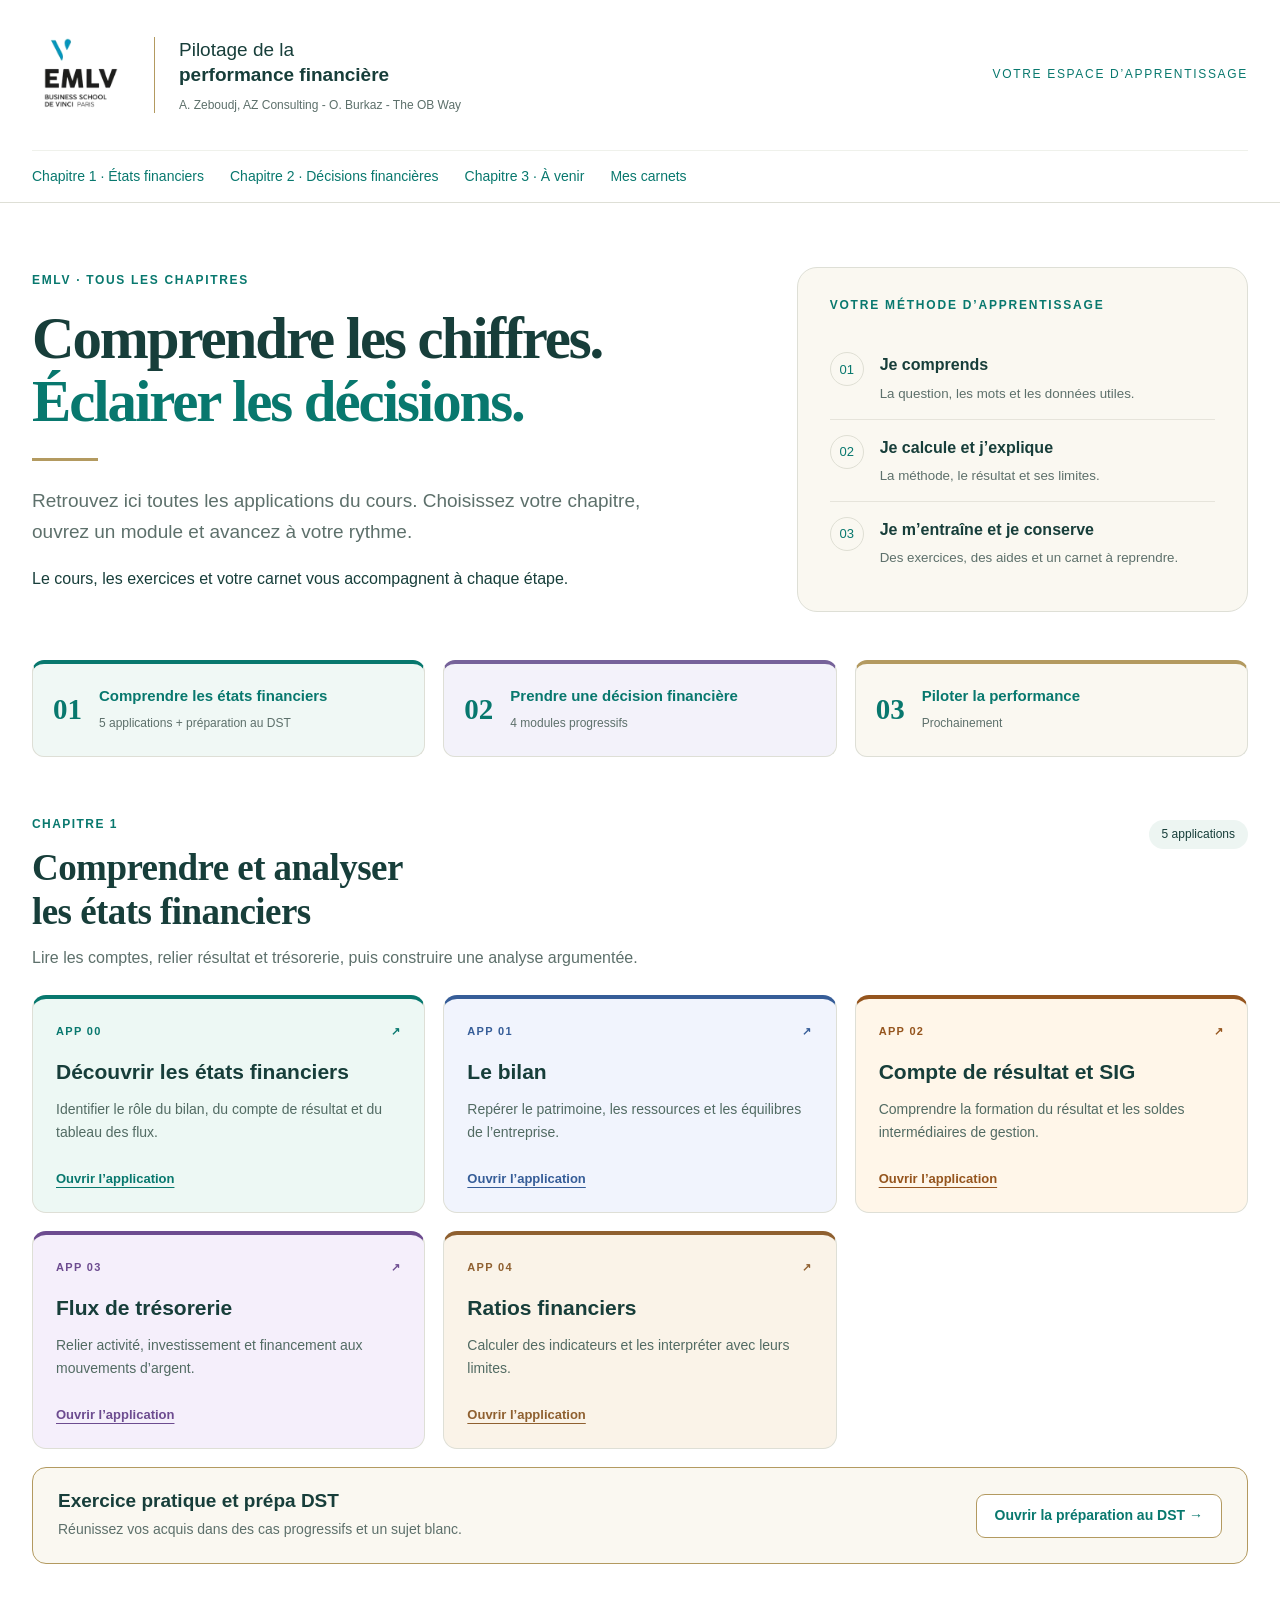
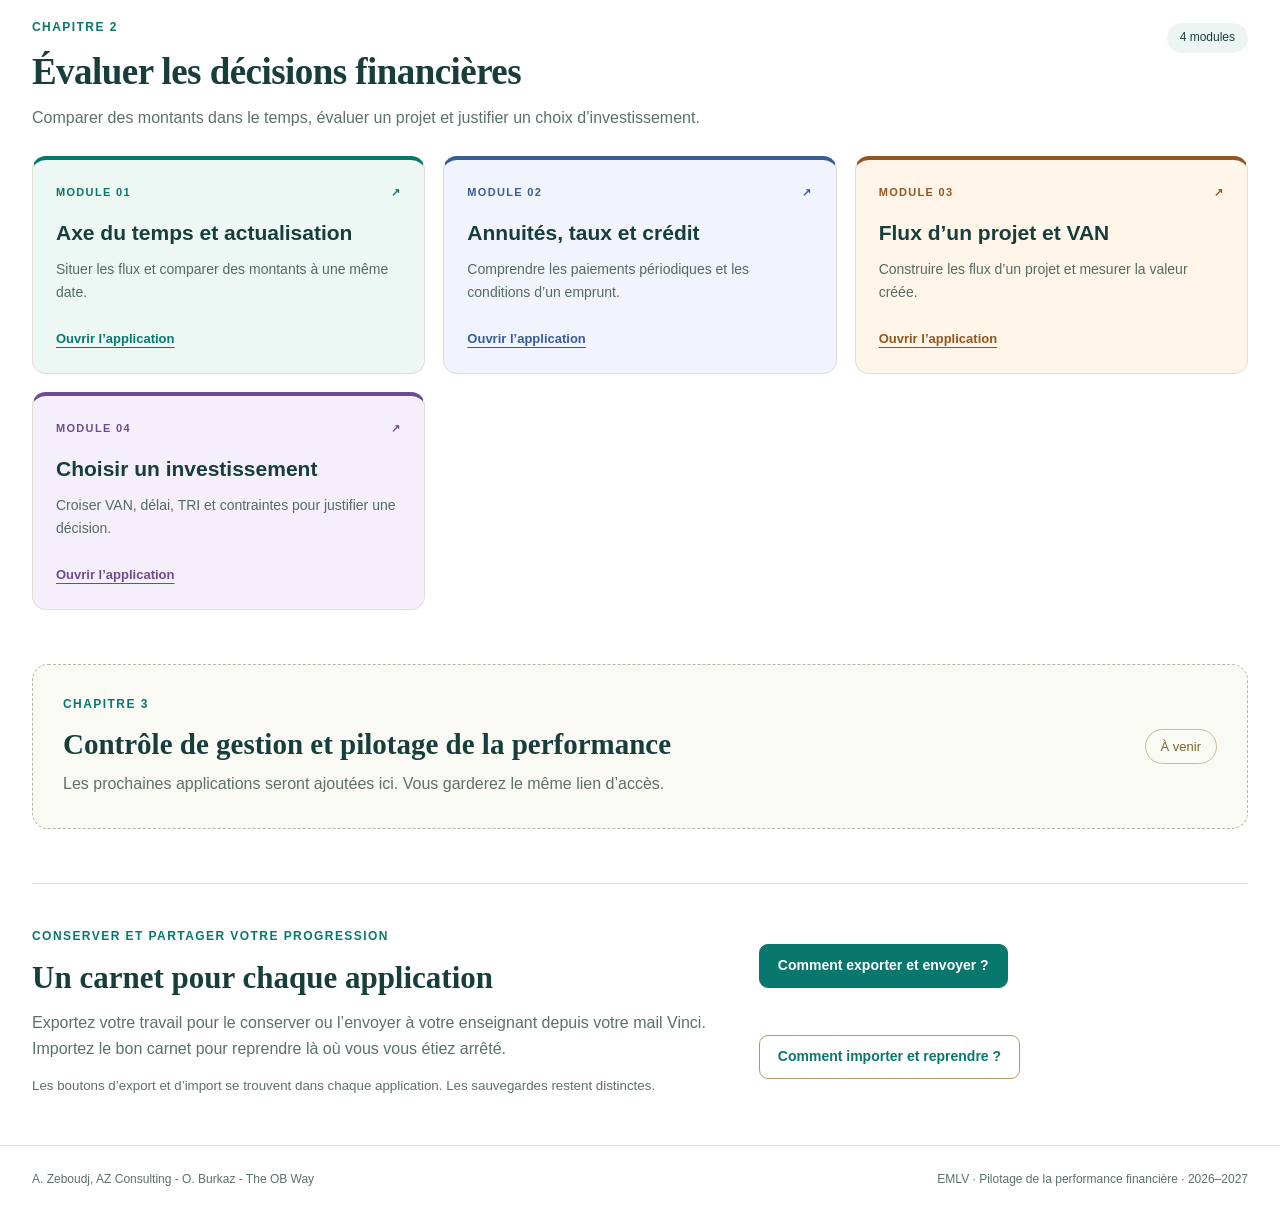
==== accueil/index.html @ f3226234 "Ajoute l’accueil commun, les guides de carnet et le module 4 du chapitre 2" ====
<!doctype html>
<html lang="fr"><head><meta charset="utf-8"><meta name="viewport" content="width=device-width,initial-scale=1"><meta name="description" content="Tous les chapitres et les applications du cours EMLV Pilotage de la performance financière."><meta name="theme-color" content="#08786e"><title>Pilotage de la performance financière · EMLV</title>
<style>
:root{--ink:#173e3a;--teal:#08786e;--gold:#b39a60;--line:#dedfd6;--muted:#5d706b;--cream:#faf8f1}*{box-sizing:border-box}html{scroll-behavior:smooth;scroll-padding-top:25px}body{margin:0;color:var(--ink);background:#fff;font:16px/1.65 Arial,Helvetica,sans-serif}a{color:var(--teal)}button,a{touch-action:manipulation}a:focus-visible,button:focus-visible,summary:focus-visible{outline:3px solid #b49345;outline-offset:5px}.skip{position:absolute;top:-100px;left:20px;background:#fff;padding:12px;z-index:10}.skip:focus{top:10px}.wrap{width:min(1240px,calc(100% - 64px));margin:auto}header{border-bottom:1px solid var(--line)}.masthead{display:flex;align-items:center;justify-content:space-between;gap:25px;padding:26px 0}.brand{display:flex;align-items:center;gap:24px}.brand img{width:98px;height:auto}.brand-copy{border-left:1px solid var(--gold);padding-left:24px;line-height:1.35}.brand-title{font-size:19px}.signature{display:block;font-size:12px;color:var(--muted);margin-top:9px}.school{font-size:12px;letter-spacing:.14em;text-transform:uppercase;color:var(--teal)}.quick-nav{display:flex;gap:26px;flex-wrap:wrap;padding:14px 0;border-top:1px solid #eff1eb}.quick-nav a{text-decoration:none;font-size:14px}.quick-nav a:hover{text-decoration:underline;text-underline-offset:5px}.hero{display:grid;grid-template-columns:1.55fr 1fr;gap:65px;padding:64px 0 48px;align-items:center}.eyebrow{text-transform:uppercase;letter-spacing:.14em;font-size:12px;font-weight:700;color:var(--teal);margin:0 0 16px}h1,h2,h3{line-height:1.15;margin-top:0}h1{font:700 clamp(39px,4.6vw,65px)/1.08 Georgia,serif;letter-spacing:-.035em;margin-bottom:24px}h1 em{font-style:normal;color:var(--teal)}.gold-line{width:66px;height:3px;background:var(--gold);margin:24px 0}.lead{max-width:620px;color:var(--muted);font-size:19px}.method{background:var(--cream);border:1px solid var(--line);border-radius:20px;padding:28px 32px}.method h2{font-size:12px;line-height:1.6;letter-spacing:.15em;text-transform:uppercase;color:var(--teal)}.method ol{padding:0;margin:22px 0 0;list-style:none;counter-reset:step}.method li{counter-increment:step;display:flex;gap:16px;padding:15px 0;border-bottom:1px solid #e6e4db}.method li:last-child{border:0}.method li:before{content:'0' counter(step);color:var(--teal);font-size:13px;flex-shrink:0;border:1px solid #dfdfd4;border-radius:50%;width:32px;height:32px;display:grid;place-items:center}.method small{display:block;color:var(--muted);margin-top:5px;line-height:1.5}.chapter-shortcuts{display:grid;grid-template-columns:repeat(3,1fr);gap:18px;margin:0 0 58px}.chapter-shortcuts a{text-decoration:none;display:flex;align-items:center;gap:17px;padding:20px;border:1px solid var(--line);border-top:4px solid var(--teal);border-radius:12px;background:#f0f8f5}.chapter-shortcuts a:nth-child(2){background:#f3f2fa;border-top-color:#76629a}.chapter-shortcuts a:nth-child(3){background:var(--cream);border-top-color:var(--gold)}.chapter-shortcuts b{font:700 29px Georgia,serif}.chapter-shortcuts strong{display:block;font-size:15px}.chapter-shortcuts span{font-size:12px;color:var(--muted)}.chapter{padding:0 0 54px;scroll-margin-top:28px}.section-head{display:flex;align-items:flex-start;justify-content:space-between;gap:25px;margin-bottom:24px}.section-head h2{font:700 clamp(27px,3vw,37px)/1.17 Georgia,serif;letter-spacing:-.015em;margin:0 0 12px}.section-head p{margin:0;color:var(--muted);max-width:760px}.chapter-tag{display:block;color:var(--teal);font-size:12px;letter-spacing:.12em;text-transform:uppercase;margin-bottom:12px;font-weight:700}.count{white-space:nowrap;background:#edf5f2;border-radius:22px;padding:5px 13px;font-size:12px;margin-top:5px}.grid{display:grid;grid-template-columns:repeat(3,minmax(0,1fr));gap:18px}.module-card{border:1px solid var(--line);border-radius:14px;overflow:hidden;border-top:4px solid var(--accent,#08786e);background:var(--tone,#edf8f4);padding:23px;display:flex;flex-direction:column;text-decoration:none;color:var(--ink);transition:transform .15s,border-color .15s}.module-card:hover{transform:translateY(-3px);border-color:var(--accent,#08786e)}.module-card .number{display:flex;justify-content:space-between;color:var(--accent,#08786e);font-size:11px;text-transform:uppercase;letter-spacing:.12em;font-weight:700;margin-bottom:19px}.module-card h3{font-size:21px;line-height:1.25;margin:0 0 12px}.module-card p{font-size:14px;color:#526b63;line-height:1.65;margin:0 0 24px}.module-card .open{font-size:13px;font-weight:700;text-decoration:underline;text-underline-offset:4px;margin-top:auto;color:var(--accent,#08786e)}.practice{margin-top:18px;padding:22px 25px;border:1px solid var(--gold);border-radius:14px;background:var(--cream);display:flex;gap:25px;justify-content:space-between;align-items:center}.practice h3{font-size:19px;margin:0 0 6px}.practice p{font-size:14px;color:var(--muted);margin:0}.button{display:inline-flex;align-items:center;justify-content:center;gap:10px;border:1px solid var(--gold);padding:11px 18px;min-height:44px;border-radius:9px;font-size:14px;line-height:1.4;font-weight:700;color:var(--teal);background:white;text-decoration:none;cursor:pointer}.button.primary{background:var(--teal);border-color:var(--teal);color:white}.upcoming{border:1px dashed #b4b9a8;border-radius:16px;background:#fafaf5;padding:30px;display:flex;gap:30px;align-items:center;justify-content:space-between}.upcoming h2{font:700 29px/1.2 Georgia,serif;margin:0 0 10px}.upcoming p{margin:0;color:var(--muted)}.badge{display:inline-block;border:1px solid #c8bc9b;color:#79632f;border-radius:20px;padding:6px 15px;font-size:13px;white-space:nowrap}.carnet{border-top:1px solid var(--line);padding:43px 0 48px;display:grid;grid-template-columns:1.4fr 1fr;gap:42px}.carnet h2{font:700 31px/1.2 Georgia,serif;margin-bottom:14px}.carnet p{color:var(--muted);margin:0}.carnet .actions{display:flex;align-items:center;gap:12px;flex-wrap:wrap}.carnet small{display:block;margin-top:12px;color:var(--muted)}footer{border-top:1px solid var(--line);padding:24px 0;font-size:12px;color:var(--muted)}footer .wrap{display:flex;justify-content:space-between;gap:15px;flex-wrap:wrap}@media(max-width:900px){.hero{gap:30px;grid-template-columns:1.2fr 1fr}.grid{grid-template-columns:repeat(2,minmax(0,1fr))}.school{display:none}.carnet{grid-template-columns:1fr;gap:22px}}@media(max-width:620px){.wrap{width:calc(100% - 36px)}.masthead{padding:23px 0}.brand{gap:14px}.brand img{width:69px}.brand-copy{padding-left:14px}.brand-title{font-size:16px}.signature{font-size:10px}.quick-nav{gap:15px;font-size:13px}.hero{display:block;padding:36px 0 28px}h1{font-size:39px}.lead{font-size:17px}.method{margin-top:26px;padding:23px}.chapter-shortcuts{grid-template-columns:1fr;gap:10px;margin-bottom:36px}.chapter-shortcuts a{padding:13px 18px}.grid{grid-template-columns:1fr}.section-head{display:block}.count{display:inline-block;margin-top:14px}.practice,.upcoming{display:block}.practice .button,.upcoming .badge{margin-top:18px}.chapter{padding-bottom:38px}.carnet .actions .button{width:100%}}@media(prefers-reduced-motion:reduce){html{scroll-behavior:auto}.module-card{transition:none}}@media print{.quick-nav,.carnet .actions{display:none}.hero{padding:20px 0}.grid{grid-template-columns:repeat(2,1fr)}.module-card{break-inside:avoid}}
</style></head><body>
<a class="skip" href="#contenu">Aller au contenu</a>
<header><div class="wrap masthead"><div class="brand"><img src="[data-uri]" alt="EMLV · Business School De Vinci Paris"><div class="brand-copy"><div class="brand-title">Pilotage de la<br><strong>performance financière</strong></div><small class="signature">A. Zeboudj, AZ Consulting - O. Burkaz - The OB Way</small></div></div><span class="school">Votre espace d’apprentissage</span></div><nav class="wrap quick-nav" aria-label="Les chapitres du cours"><a href="#chapitre-1">Chapitre 1 · États financiers</a><a href="#chapitre-2">Chapitre 2 · Décisions financières</a><a href="#chapitre-3">Chapitre 3 · À venir</a><a href="#carnets">Mes carnets</a></nav></header>
<main id="contenu" class="wrap"><section class="hero"><div><p class="eyebrow">EMLV · Tous les chapitres</p><h1>Comprendre les chiffres.<br><em>Éclairer les décisions.</em></h1><div class="gold-line"></div><p class="lead">Retrouvez ici toutes les applications du cours. Choisissez votre chapitre, ouvrez un module et avancez à votre rythme.</p><p>Le cours, les exercices et votre carnet vous accompagnent à chaque étape.</p></div><aside class="method"><h2>Votre méthode d’apprentissage</h2><ol><li><div><strong>Je comprends</strong><small>La question, les mots et les données utiles.</small></div></li><li><div><strong>Je calcule et j’explique</strong><small>La méthode, le résultat et ses limites.</small></div></li><li><div><strong>Je m’entraîne et je conserve</strong><small>Des exercices, des aides et un carnet à reprendre.</small></div></li></ol></aside></section>
<nav class="chapter-shortcuts" aria-label="Choisir un chapitre"><a href="#chapitre-1"><b>01</b><div><strong>Comprendre les états financiers</strong><span>5 applications + préparation au DST</span></div></a><a href="#chapitre-2"><b>02</b><div><strong>Prendre une décision financière</strong><span>4 modules progressifs</span></div></a><a href="#chapitre-3"><b>03</b><div><strong>Piloter la performance</strong><span>Prochainement</span></div></a></nav>
<section id="chapitre-1" class="chapter"><div class="section-head"><div><span class="chapter-tag">Chapitre 1</span><h2>Comprendre et analyser<br>les états financiers</h2><p>Lire les comptes, relier résultat et trésorerie, puis construire une analyse argumentée.</p></div><span class="count">5 applications</span></div><div class="grid"><a class="module-card" style="--accent:#08786e;--tone:#edf8f4" href="https://azconsultingpro.github.io/emlv-app00-etats-financiers/#accueil"><span class="number">App 00<span aria-hidden="true">↗</span></span><h3>Découvrir les états financiers</h3><p>Identifier le rôle du bilan, du compte de résultat et du tableau des flux.</p><span class="open">Ouvrir l’application</span></a><a class="module-card" style="--accent:#365d98;--tone:#f1f4fd" href="https://azconsultingpro.github.io/emlv-app1-bilan/#home"><span class="number">App 01<span aria-hidden="true">↗</span></span><h3>Le bilan</h3><p>Repérer le patrimoine, les ressources et les équilibres de l’entreprise.</p><span class="open">Ouvrir l’application</span></a><a class="module-card" style="--accent:#95551e;--tone:#fff6e9" href="https://azconsultingpro.github.io/emlv-app2-compte-resultat/"><span class="number">App 02<span aria-hidden="true">↗</span></span><h3>Compte de résultat et SIG</h3><p>Comprendre la formation du résultat et les soldes intermédiaires de gestion.</p><span class="open">Ouvrir l’application</span></a><a class="module-card" style="--accent:#6d4c90;--tone:#f5effb" href="https://azconsultingpro.github.io/emlv-app3-flux-tresorerie/"><span class="number">App 03<span aria-hidden="true">↗</span></span><h3>Flux de trésorerie</h3><p>Relier activité, investissement et financement aux mouvements d’argent.</p><span class="open">Ouvrir l’application</span></a><a class="module-card" style="--accent:#8f6030;--tone:#faf3e8" href="https://azconsultingpro.github.io/emlv-app04-ratios-financiers/"><span class="number">App 04<span aria-hidden="true">↗</span></span><h3>Ratios financiers</h3><p>Calculer des indicateurs et les interpréter avec leurs limites.</p><span class="open">Ouvrir l’application</span></a></div><aside class="practice"><div><h3>Exercice pratique et prépa DST</h3><p>Réunissez vos acquis dans des cas progressifs et un sujet blanc.</p></div><a class="button" href="https://azconsultingpro.github.io/emlv-chapitre1-prepa-dst/#home">Ouvrir la préparation au DST →</a></aside></section>
<section id="chapitre-2" class="chapter"><div class="section-head"><div><span class="chapter-tag">Chapitre 2</span><h2>Évaluer les décisions financières</h2><p>Comparer des montants dans le temps, évaluer un projet et justifier un choix d’investissement.</p></div><span class="count">4 modules</span></div><div class="grid"><a class="module-card" style="--accent:#08786e;--tone:#edf8f4" href="https://azconsultingpro.github.io/emlv-pilotage-financier/actualisation/#module"><span class="number">Module 01<span aria-hidden="true">↗</span></span><h3>Axe du temps et actualisation</h3><p>Situer les flux et comparer des montants à une même date.</p><span class="open">Ouvrir l’application</span></a><a class="module-card" style="--accent:#365d98;--tone:#f1f4fd" href="https://azconsultingpro.github.io/emlv-pilotage-financier/annuites/#module"><span class="number">Module 02<span aria-hidden="true">↗</span></span><h3>Annuités, taux et crédit</h3><p>Comprendre les paiements périodiques et les conditions d’un emprunt.</p><span class="open">Ouvrir l’application</span></a><a class="module-card" style="--accent:#95551e;--tone:#fff6e9" href="https://azconsultingpro.github.io/emlv-pilotage-financier/van/#module"><span class="number">Module 03<span aria-hidden="true">↗</span></span><h3>Flux d’un projet et VAN</h3><p>Construire les flux d’un projet et mesurer la valeur créée.</p><span class="open">Ouvrir l’application</span></a><a class="module-card" style="--accent:#6d4c90;--tone:#f5effb" href="https://azconsultingpro.github.io/emlv-pilotage-financier/choisir/#module"><span class="number">Module 04<span aria-hidden="true">↗</span></span><h3>Choisir un investissement</h3><p>Croiser VAN, délai, TRI et contraintes pour justifier une décision.</p><span class="open">Ouvrir l’application</span></a></div></section>
<section id="chapitre-3" class="chapter"><div class="upcoming"><div><span class="chapter-tag">Chapitre 3</span><h2>Contrôle de gestion et pilotage de la performance</h2><p>Les prochaines applications seront ajoutées ici. Vous garderez le même lien d’accès.</p></div><span class="badge">À venir</span></div></section>
<section id="carnets" class="carnet"><div><span class="chapter-tag">Conserver et partager votre progression</span><h2>Un carnet pour chaque application</h2><p>Exportez votre travail pour le conserver ou l’envoyer à votre enseignant depuis votre mail Vinci. Importez le bon carnet pour reprendre là où vous vous étiez arrêté.</p><small>Les boutons d’export et d’import se trouvent dans chaque application. Les sauvegardes restent distinctes.</small></div><div class="actions"><button class="button primary" type="button" data-emlv-help="export">Comment exporter et envoyer ?</button><button class="button" type="button" data-emlv-help="import">Comment importer et reprendre ?</button></div></section>
</main><footer><div class="wrap"><span>A. Zeboudj, AZ Consulting - O. Burkaz - The OB Way</span><span>EMLV · Pilotage de la performance financière · 2026–2027</span></div></footer><script>/* Shared help. Delegates the final action to each application's existing exporter/importer. */
(() => {
 'use strict';
 if(document.getElementById('emlv-carnet-guide'))return;
 const style=document.createElement('style');
 style.textContent=`#emlv-common-nav{box-sizing:border-box;display:flex;align-items:center;justify-content:space-between;gap:12px;flex-wrap:wrap;padding:10px max(20px,calc((100% - 1280px)/2));background:#fff;border-bottom:1px solid #d9ccaa;color:#145b57;font:14px/1.5 Arial,sans-serif}#emlv-common-nav a{color:#086d66;text-decoration:underline;text-underline-offset:3px;font-weight:700}#emlv-common-nav span{font-size:12px}#emlv-carnet-guide{box-sizing:border-box;color:#173e3a;background:#fff;border:1px solid #b39a60;border-radius:18px;padding:0;width:min(700px,calc(100% - 24px));max-width:700px;max-height:90dvh;overflow:auto;font:16px/1.6 Arial,sans-serif;box-shadow:0 24px 80px #001e2840}#emlv-carnet-guide::backdrop{background:#092b3b99}#emlv-carnet-guide .cg-head{display:flex;align-items:flex-start;justify-content:space-between;gap:20px;padding:24px 28px 12px;border-bottom:1px solid #e7e5dc}#emlv-carnet-guide h2{font:700 30px/1.15 Georgia,serif;color:#14433e;margin:6px 0 12px}#emlv-carnet-guide .cg-eyebrow{font-size:12px;letter-spacing:.12em;text-transform:uppercase;color:#08766d;margin:0}#emlv-carnet-guide .cg-content{padding:12px 28px 26px}#emlv-carnet-guide ol{padding-left:25px;margin:15px 0}#emlv-carnet-guide li{padding:0 0 14px 8px}#emlv-carnet-guide p{margin:9px 0}#emlv-carnet-guide .cg-note{background:#faf8f1;border-left:3px solid #ac9156;padding:12px 16px;border-radius:4px}#emlv-carnet-guide .cg-actions{display:flex;flex-wrap:wrap;gap:10px;margin-top:20px}#emlv-carnet-guide button{box-sizing:border-box;min-height:44px;border:1px solid #9eac9e;border-radius:9px;background:#fff;color:#155b55;font:700 15px/1.4 Arial,sans-serif;padding:10px 15px;cursor:pointer}#emlv-carnet-guide .cg-primary{background:#08786e;color:#fff;border-color:#08786e}#emlv-carnet-guide button:focus-visible{outline:3px solid #b49345;outline-offset:3px}#emlv-carnet-guide .cg-status:empty{display:none}#emlv-carnet-guide .cg-status{padding:12px;background:#edf8f3}#emlv-carnet-guide strong{font-weight:700}#emlv-carnet-guide [hidden]{display:none!important}@media(max-width:480px){#emlv-carnet-guide .cg-head{padding:20px 18px 8px;gap:8px}#emlv-carnet-guide .cg-content{padding:10px 18px 22px}#emlv-carnet-guide h2{font-size:25px}#emlv-carnet-guide .cg-actions button{width:100%}#emlv-common-nav{padding:10px 18px}}@media print{#emlv-common-nav,#emlv-carnet-guide{display:none!important}}`;
 document.head.append(style);
 const dialog=document.createElement('dialog');dialog.id='emlv-carnet-guide';dialog.setAttribute('aria-labelledby','cg-title');
 dialog.innerHTML=`<div class="cg-head"><div><p class="cg-eyebrow">Mon carnet · mode d’emploi</p><h2 id="cg-title"></h2></div><button type="button" data-cg-close aria-label="Fermer le guide">Fermer</button></div><div class="cg-content"><div id="cg-body"></div><p class="cg-status" id="cg-status" role="status"></p><div class="cg-actions"><button type="button" class="cg-primary" id="cg-launch"></button><button type="button" data-cg-close>Revenir à mon travail</button></div></div>`;
 document.body.append(dialog);
 const bodies={
 export:`<p>Votre carnet est un <strong>fichier JSON</strong> : il conserve vos réponses et votre progression dans cette application. Vous n’avez pas besoin de l’ouvrir ni de le modifier.</p><ol><li><strong>Télécharger le carnet.</strong> Cliquez sur « Télécharger mon carnet JSON » ci-dessous. Si le navigateur vous demande où l’enregistrer, choisissez un dossier facile à retrouver.</li><li><strong>Le retrouver.</strong> Ouvrez le dossier <strong>Téléchargements</strong> de votre ordinateur ou la liste des téléchargements de votre navigateur. Sur téléphone, regardez dans l’application <strong>Fichiers</strong> ou le gestionnaire de fichiers, puis Téléchargements. Le nom du fichier se termine par <strong>.json</strong>.</li><li><strong>Conserver une copie.</strong> Vous pouvez garder le JSON sur votre appareil ou l’ajouter à votre <strong>Drive personnel</strong> (Google Drive, OneDrive…). Dans votre espace personnel, utilisez la commande d’ajout ou de chargement de fichier et sélectionnez le JSON. Gardez son format ; ne le convertissez pas en document.</li><li><strong>L’envoyer à l’enseignant.</strong> Depuis votre adresse mail <strong>Vinci</strong>, rédigez un message à l’adresse communiquée en cours. Indiquez votre nom, votre promotion, le chapitre et l’application ou le module. Utilisez le <strong>trombone / Joindre un fichier</strong>, puis sélectionnez le JSON dans Téléchargements. Si le fichier est seulement dans votre Drive, téléchargez-en d’abord une copie sur l’appareil.</li><li><strong>Vérifier puis envoyer.</strong> Vérifiez que le fichier <strong>.json apparaît bien en pièce jointe</strong>, puis envoyez le mail. Joignez le fichier lui-même pour permettre à l’enseignant de suivre votre progression.</li></ol><p class="cg-note"><strong>À retenir :</strong> télécharger ou sauvegarder dans votre Drive n’envoie rien à l’enseignant. Exportez une nouvelle copie après avoir avancé. Gardez chaque carnet avec l’application qui l’a produit.</p>`,
 import:`<p>Importer permet de <strong>reprendre une progression déjà sauvegardée</strong>, par exemple après un changement d’ordinateur. Il faut le fichier JSON exporté depuis <strong>cette même application</strong>.</p><ol><li><strong>Retrouver le bon carnet.</strong> Cherchez votre fichier <strong>.json</strong> dans Téléchargements ou dans le dossier où vous l’avez conservé. S’il est dans votre Drive, téléchargez-le d’abord sur cet appareil. Une pièce jointe reçue par mail doit également être téléchargée.</li><li><strong>Garder le travail actuel.</strong> L’import remplace la progression de cette application sur cet appareil ; il ne fusionne pas les deux carnets. Si vous souhaitez conserver le travail actuel, fermez ce guide et exportez-le d’abord.</li><li><strong>Choisir le fichier.</strong> Cliquez sur « Choisir mon carnet JSON » ci-dessous, retrouvez le fichier et sélectionnez-le. Choisissez bien le carnet du chapitre et de l’application concernés.</li><li><strong>Contrôler et confirmer.</strong> L’application vérifie le fichier avant de vous demander de confirmer le remplacement. Un fichier incompatible est refusé. Annuler conserve le travail actuel.</li><li><strong>Reprendre.</strong> Vérifiez la progression restaurée et, lorsqu’elle est renseignée dans le carnet, votre identité. Poursuivez le travail puis exportez une nouvelle copie en fin de séance.</li></ol><p class="cg-note"><strong>Ce qui se passe :</strong> le fichier est lu sur votre appareil. L’import ne transmet rien à l’enseignant, ne modifie pas le JSON d’origine et ne récupère pas les résultats Google Forms. Les carnets des autres applications restent distincts.</p>`
 };
 let trigger=null,mode='export',bypass=false,origin=null;
 function show(kind,element){mode=kind;trigger=element;origin=document.activeElement;dialog.querySelector('#cg-title').textContent=kind==='export'?'Exporter, conserver et envoyer mon carnet':'Importer et reprendre mon carnet';dialog.querySelector('#cg-body').innerHTML=element?bodies[kind]:bodies[kind].replace('Cliquez sur « Télécharger mon carnet JSON » ci-dessous.', 'Ouvrez l’application concernée, puis cliquez sur son bouton d’export. Dans le guide qui s’affiche, choisissez « Télécharger mon carnet JSON ».').replace('Cliquez sur « Choisir mon carnet JSON » ci-dessous, retrouvez le fichier et sélectionnez-le.', 'Ouvrez l’application concernée, puis cliquez sur son bouton d’import. Dans le guide qui s’affiche, choisissez « Choisir mon carnet JSON », retrouvez le fichier et sélectionnez-le.');dialog.querySelector('#cg-status').textContent='';const launch=dialog.querySelector('#cg-launch');launch.hidden=!element;launch.textContent=kind==='export'?'Télécharger mon carnet JSON':'Choisir mon carnet JSON';dialog.showModal();dialog.querySelector('[data-cg-close]').focus();}
 function close(){dialog.close();if(origin?.isConnected)origin.focus();}
 dialog.addEventListener('click',e=>{if(e.target.closest('[data-cg-close]'))close();if(e.target.closest('#cg-launch')){const element=trigger;if(!element?.isConnected){dialog.querySelector('#cg-status').textContent='Le contenu a changé. Fermez le guide puis relancez l’action depuis votre carnet.';return;}if(mode==='import')close();bypass=true;try{element.click();}finally{bypass=false;}if(mode==='export')dialog.querySelector('#cg-status').textContent='Retrouvez le fichier dans Téléchargements. S’il n’apparaît pas, vérifiez les messages de l’application et les téléchargements de votre navigateur.';}});
 dialog.addEventListener('cancel',()=>{setTimeout(()=>{if(origin?.isConnected)origin.focus();},0);});
 const exports='[data-export],[data-export-new],[data-export-carnet],[data-action="export"],#export';
 const imports='[data-import],[data-import-open],[data-action="import"],#emlv-native-import,#dst-import,[data-open-carnet-file]';
 document.addEventListener('click',e=>{
   if(bypass||e.target.closest('#emlv-carnet-guide'))return;
   const help=e.target.closest('[data-emlv-help]');if(help){e.preventDefault();e.stopImmediatePropagation();show(help.dataset.emlvHelp,null);return;}
   const ex=e.target.closest(exports);let im=e.target.closest(imports);
   if(!im){const input=e.target.closest('input[type="file"]');if(input&&(input.accept||'').includes('json'))im=input;}
   if(!im){const label=e.target.closest('label[for]');if(label){const input=document.getElementById(label.htmlFor);if(input?.type==='file'&&(input.accept||'').includes('json'))im=input;}}
   if(!ex&&!im)return;e.preventDefault();e.stopImmediatePropagation();show(ex?'export':'import',ex||im);
 },true);
})();
</script></body></html>
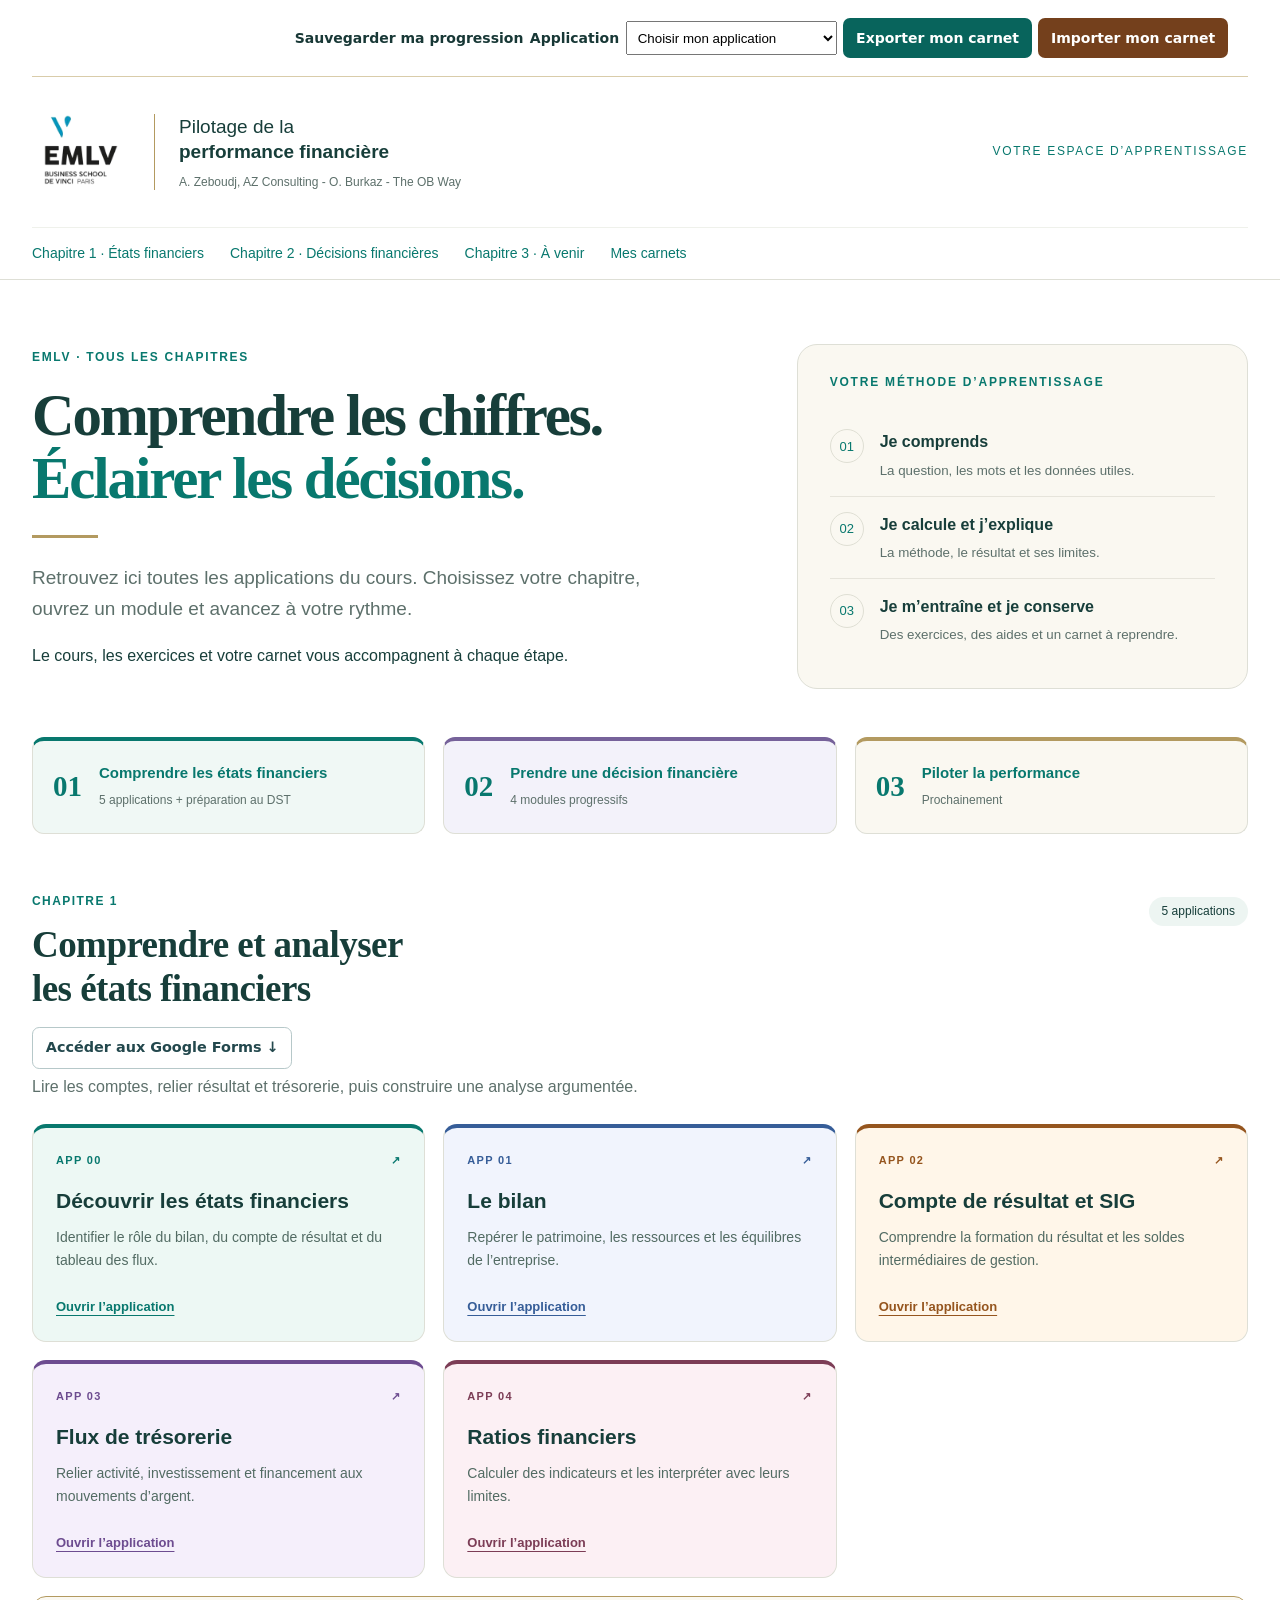
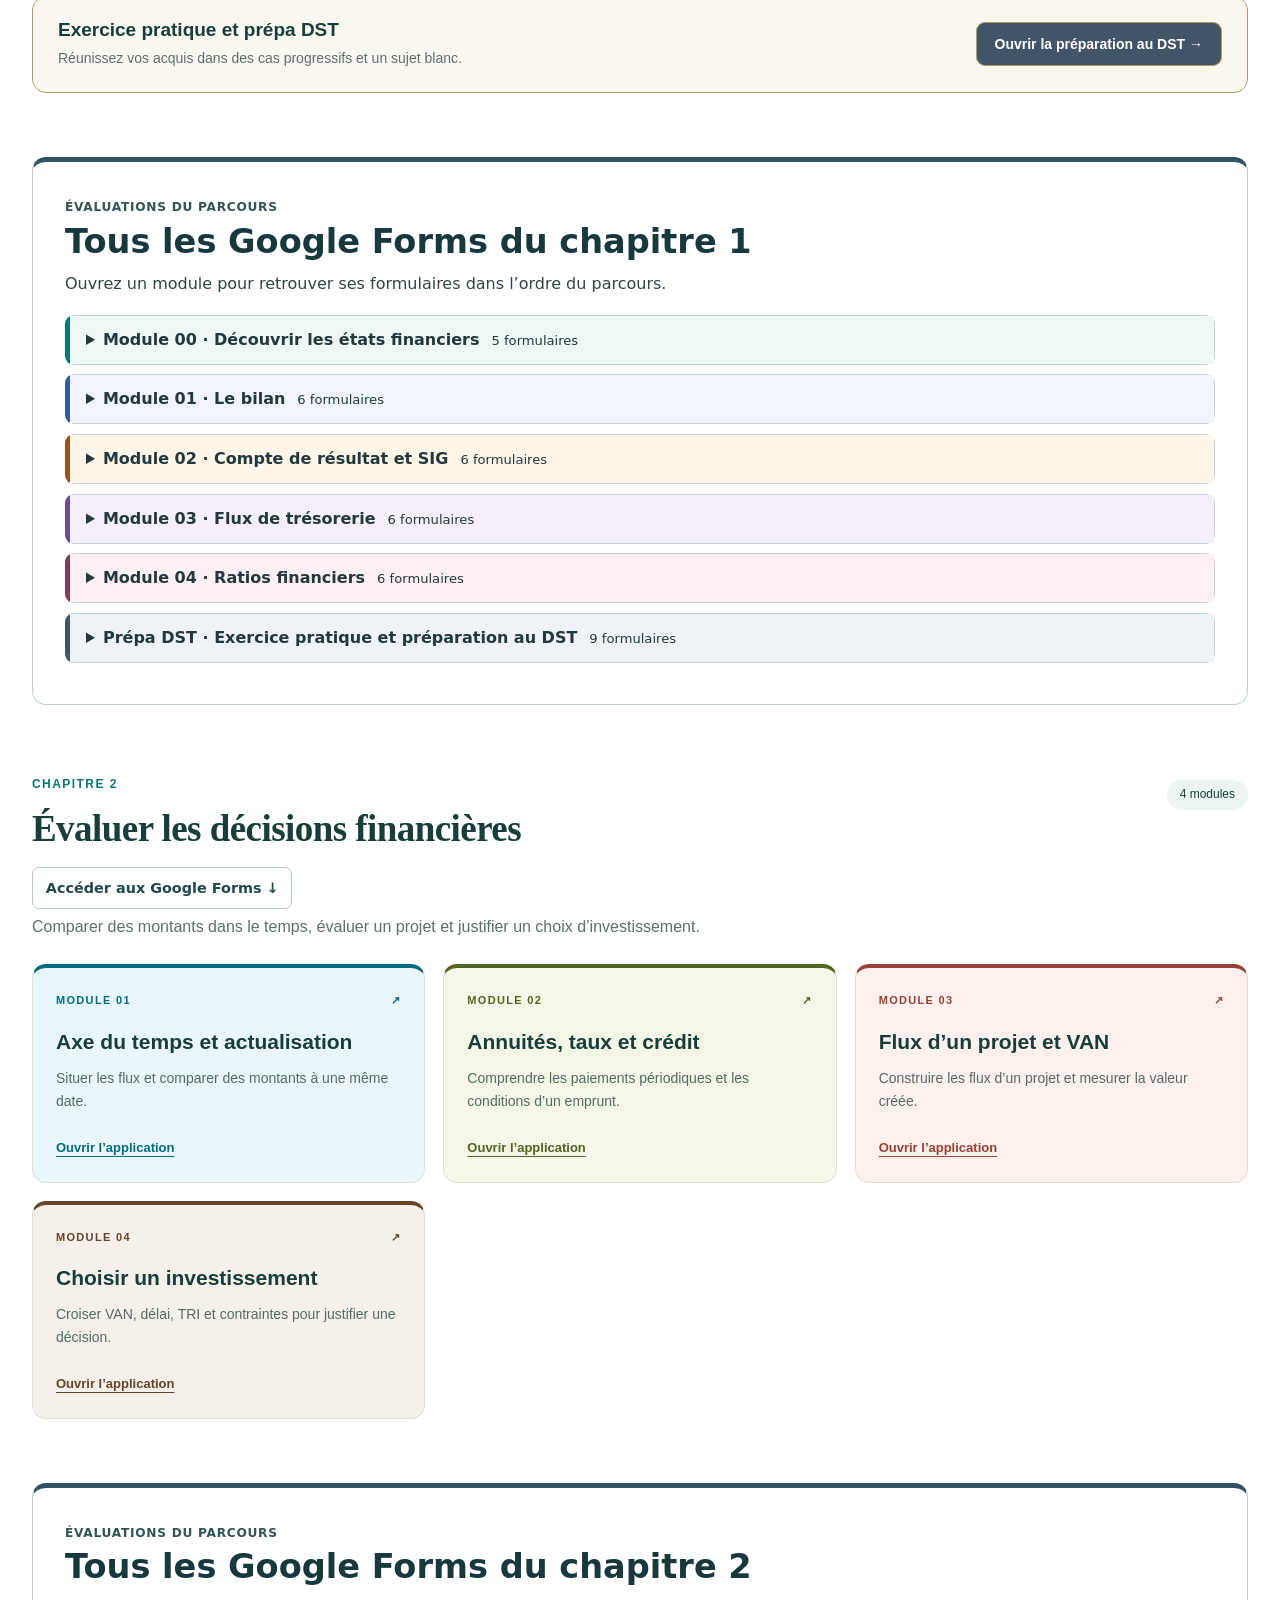
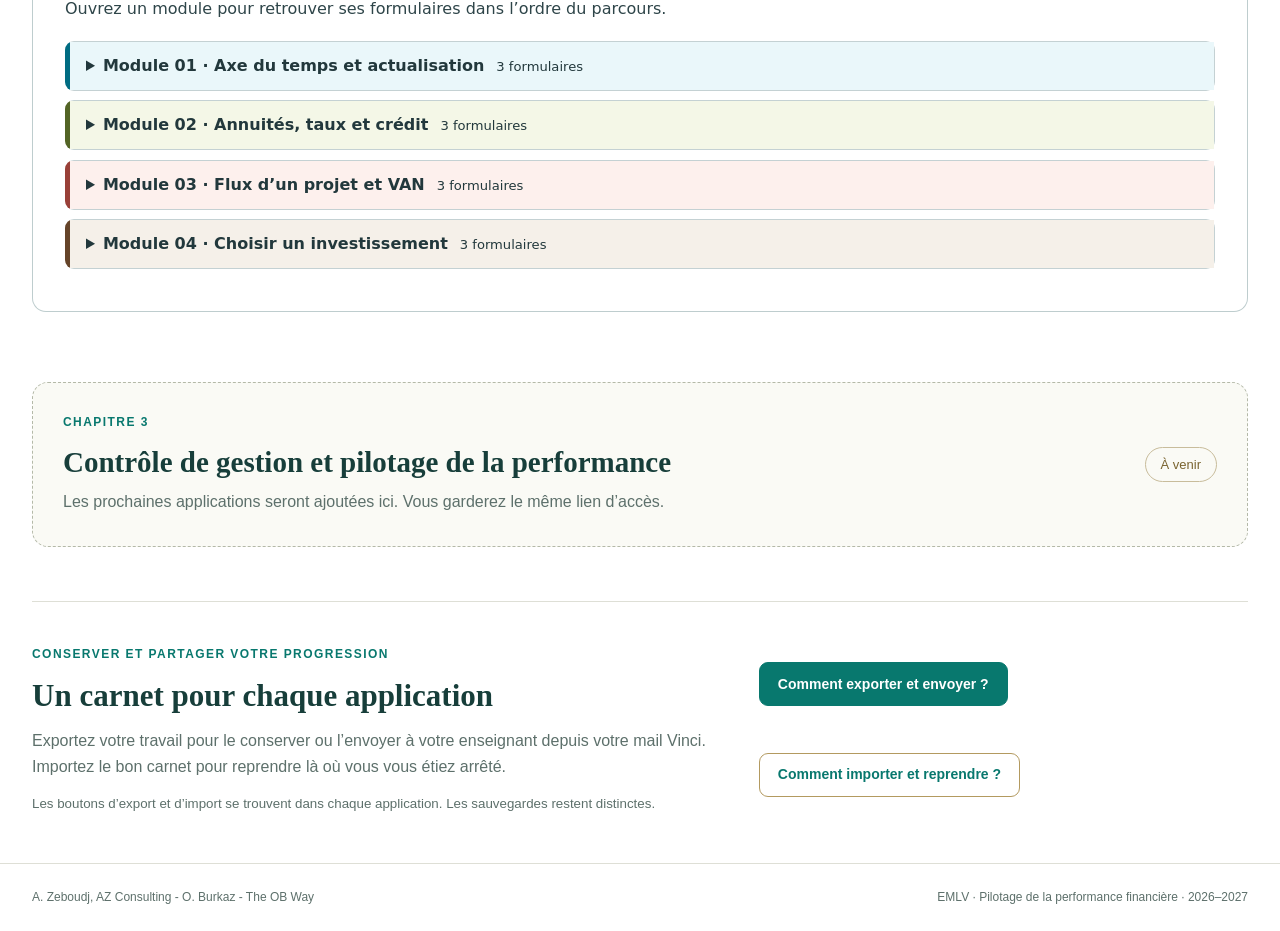
==== commit fc160d33: "Réunit les 50 formulaires et leurs fiches de révision dans le portail et les modules" ====
--- a/accueil/index.html
+++ b/accueil/index.html
@@ -2,9 +2,11 @@
 <html lang="fr"><head><meta charset="utf-8"><meta name="viewport" content="width=device-width,initial-scale=1"><meta name="description" content="Tous les chapitres et les applications du cours EMLV Pilotage de la performance financière."><meta name="theme-color" content="#08786e"><title>Pilotage de la performance financière · EMLV</title>
 <style>
 :root{--ink:#173e3a;--teal:#08786e;--gold:#b39a60;--line:#dedfd6;--muted:#5d706b;--cream:#faf8f1}*{box-sizing:border-box}html{scroll-behavior:smooth;scroll-padding-top:25px}body{margin:0;color:var(--ink);background:#fff;font:16px/1.65 Arial,Helvetica,sans-serif}a{color:var(--teal)}button,a{touch-action:manipulation}a:focus-visible,button:focus-visible,summary:focus-visible{outline:3px solid #b49345;outline-offset:5px}.skip{position:absolute;top:-100px;left:20px;background:#fff;padding:12px;z-index:10}.skip:focus{top:10px}.wrap{width:min(1240px,calc(100% - 64px));margin:auto}header{border-bottom:1px solid var(--line)}.masthead{display:flex;align-items:center;justify-content:space-between;gap:25px;padding:26px 0}.brand{display:flex;align-items:center;gap:24px}.brand img{width:98px;height:auto}.brand-copy{border-left:1px solid var(--gold);padding-left:24px;line-height:1.35}.brand-title{font-size:19px}.signature{display:block;font-size:12px;color:var(--muted);margin-top:9px}.school{font-size:12px;letter-spacing:.14em;text-transform:uppercase;color:var(--teal)}.quick-nav{display:flex;gap:26px;flex-wrap:wrap;padding:14px 0;border-top:1px solid #eff1eb}.quick-nav a{text-decoration:none;font-size:14px}.quick-nav a:hover{text-decoration:underline;text-underline-offset:5px}.hero{display:grid;grid-template-columns:1.55fr 1fr;gap:65px;padding:64px 0 48px;align-items:center}.eyebrow{text-transform:uppercase;letter-spacing:.14em;font-size:12px;font-weight:700;color:var(--teal);margin:0 0 16px}h1,h2,h3{line-height:1.15;margin-top:0}h1{font:700 clamp(39px,4.6vw,65px)/1.08 Georgia,serif;letter-spacing:-.035em;margin-bottom:24px}h1 em{font-style:normal;color:var(--teal)}.gold-line{width:66px;height:3px;background:var(--gold);margin:24px 0}.lead{max-width:620px;color:var(--muted);font-size:19px}.method{background:var(--cream);border:1px solid var(--line);border-radius:20px;padding:28px 32px}.method h2{font-size:12px;line-height:1.6;letter-spacing:.15em;text-transform:uppercase;color:var(--teal)}.method ol{padding:0;margin:22px 0 0;list-style:none;counter-reset:step}.method li{counter-increment:step;display:flex;gap:16px;padding:15px 0;border-bottom:1px solid #e6e4db}.method li:last-child{border:0}.method li:before{content:'0' counter(step);color:var(--teal);font-size:13px;flex-shrink:0;border:1px solid #dfdfd4;border-radius:50%;width:32px;height:32px;display:grid;place-items:center}.method small{display:block;color:var(--muted);margin-top:5px;line-height:1.5}.chapter-shortcuts{display:grid;grid-template-columns:repeat(3,1fr);gap:18px;margin:0 0 58px}.chapter-shortcuts a{text-decoration:none;display:flex;align-items:center;gap:17px;padding:20px;border:1px solid var(--line);border-top:4px solid var(--teal);border-radius:12px;background:#f0f8f5}.chapter-shortcuts a:nth-child(2){background:#f3f2fa;border-top-color:#76629a}.chapter-shortcuts a:nth-child(3){background:var(--cream);border-top-color:var(--gold)}.chapter-shortcuts b{font:700 29px Georgia,serif}.chapter-shortcuts strong{display:block;font-size:15px}.chapter-shortcuts span{font-size:12px;color:var(--muted)}.chapter{padding:0 0 54px;scroll-margin-top:28px}.section-head{display:flex;align-items:flex-start;justify-content:space-between;gap:25px;margin-bottom:24px}.section-head h2{font:700 clamp(27px,3vw,37px)/1.17 Georgia,serif;letter-spacing:-.015em;margin:0 0 12px}.section-head p{margin:0;color:var(--muted);max-width:760px}.chapter-tag{display:block;color:var(--teal);font-size:12px;letter-spacing:.12em;text-transform:uppercase;margin-bottom:12px;font-weight:700}.count{white-space:nowrap;background:#edf5f2;border-radius:22px;padding:5px 13px;font-size:12px;margin-top:5px}.grid{display:grid;grid-template-columns:repeat(3,minmax(0,1fr));gap:18px}.module-card{border:1px solid var(--line);border-radius:14px;overflow:hidden;border-top:4px solid var(--accent,#08786e);background:var(--tone,#edf8f4);padding:23px;display:flex;flex-direction:column;text-decoration:none;color:var(--ink);transition:transform .15s,border-color .15s}.module-card:hover{transform:translateY(-3px);border-color:var(--accent,#08786e)}.module-card .number{display:flex;justify-content:space-between;color:var(--accent,#08786e);font-size:11px;text-transform:uppercase;letter-spacing:.12em;font-weight:700;margin-bottom:19px}.module-card h3{font-size:21px;line-height:1.25;margin:0 0 12px}.module-card p{font-size:14px;color:#526b63;line-height:1.65;margin:0 0 24px}.module-card .open{font-size:13px;font-weight:700;text-decoration:underline;text-underline-offset:4px;margin-top:auto;color:var(--accent,#08786e)}.practice{margin-top:18px;padding:22px 25px;border:1px solid var(--gold);border-radius:14px;background:var(--cream);display:flex;gap:25px;justify-content:space-between;align-items:center}.practice h3{font-size:19px;margin:0 0 6px}.practice p{font-size:14px;color:var(--muted);margin:0}.button{display:inline-flex;align-items:center;justify-content:center;gap:10px;border:1px solid var(--gold);padding:11px 18px;min-height:44px;border-radius:9px;font-size:14px;line-height:1.4;font-weight:700;color:var(--teal);background:white;text-decoration:none;cursor:pointer}.button.primary{background:var(--teal);border-color:var(--teal);color:white}.upcoming{border:1px dashed #b4b9a8;border-radius:16px;background:#fafaf5;padding:30px;display:flex;gap:30px;align-items:center;justify-content:space-between}.upcoming h2{font:700 29px/1.2 Georgia,serif;margin:0 0 10px}.upcoming p{margin:0;color:var(--muted)}.badge{display:inline-block;border:1px solid #c8bc9b;color:#79632f;border-radius:20px;padding:6px 15px;font-size:13px;white-space:nowrap}.carnet{border-top:1px solid var(--line);padding:43px 0 48px;display:grid;grid-template-columns:1.4fr 1fr;gap:42px}.carnet h2{font:700 31px/1.2 Georgia,serif;margin-bottom:14px}.carnet p{color:var(--muted);margin:0}.carnet .actions{display:flex;align-items:center;gap:12px;flex-wrap:wrap}.carnet small{display:block;margin-top:12px;color:var(--muted)}footer{border-top:1px solid var(--line);padding:24px 0;font-size:12px;color:var(--muted)}footer .wrap{display:flex;justify-content:space-between;gap:15px;flex-wrap:wrap}@media(max-width:900px){.hero{gap:30px;grid-template-columns:1.2fr 1fr}.grid{grid-template-columns:repeat(2,minmax(0,1fr))}.school{display:none}.carnet{grid-template-columns:1fr;gap:22px}}@media(max-width:620px){.wrap{width:calc(100% - 36px)}.masthead{padding:23px 0}.brand{gap:14px}.brand img{width:69px}.brand-copy{padding-left:14px}.brand-title{font-size:16px}.signature{font-size:10px}.quick-nav{gap:15px;font-size:13px}.hero{display:block;padding:36px 0 28px}h1{font-size:39px}.lead{font-size:17px}.method{margin-top:26px;padding:23px}.chapter-shortcuts{grid-template-columns:1fr;gap:10px;margin-bottom:36px}.chapter-shortcuts a{padding:13px 18px}.grid{grid-template-columns:1fr}.section-head{display:block}.count{display:inline-block;margin-top:14px}.practice,.upcoming{display:block}.practice .button,.upcoming .badge{margin-top:18px}.chapter{padding-bottom:38px}.carnet .actions .button{width:100%}}@media(prefers-reduced-motion:reduce){html{scroll-behavior:auto}.module-card{transition:none}}@media print{.quick-nav,.carnet .actions{display:none}.hero{padding:20px 0}.grid{grid-template-columns:repeat(2,1fr)}.module-card{break-inside:avoid}}
-</style></head><body>
+</style><style>#emlv-common-nav{flex-wrap:wrap;gap:.5rem 1rem;align-items:center}#emlv-common-nav .er-tools{margin-left:auto;display:flex;flex-wrap:wrap;align-items:center;justify-content:flex-end;gap:.4rem;color:#183836;font:600 14px/1.35 system-ui}#emlv-common-nav .er-tools button,.er-close{display:inline-block;border:0;border-radius:7px;padding:.63rem .8rem;min-height:40px;cursor:pointer;font:650 14px/1.3 system-ui;text-transform:none;letter-spacing:normal}#emlv-common-nav .er-export{color:white;background:#08645c}#emlv-common-nav .er-import{color:white;background:#74401c}#emlv-common-nav .er-reference,.er-close{background:#eef3f5;color:#163e4b}.er-tools button:focus-visible,.er-guide summary:focus-visible,.er-form summary:focus-visible{outline:3px solid #b26a00;outline-offset:2px}#er-bank{max-width:min(52rem,94vw);width:100%;max-height:85vh;box-sizing:border-box;padding:1.2rem;border:1px solid #b4c8c4;border-radius:12px;color:#182f31;background:white;overflow:auto}#er-bank::backdrop{background:#182e32aa}#er-bank .er-close{float:right}.er-form,.er-step,.er-answer{display:block;border:1px solid #bdd0cc;border-radius:7px;background:#f7faf8;padding:.6rem .85rem;margin:.5rem 0;text-align:left}.er-answer{background:white}.er-form summary,.er-guide summary{cursor:pointer;color:#155451;font-weight:650}.er-form section+section{border-top:1px solid #dce5df;padding-top:.5rem}.er-guide p{color:#253d3b}.er-guide{margin:1rem 0}input[type=file][accept*=json],input[type=file][hidden],[hidden]{display:none!important}body :where(button[data-export],button[data-import],button[data-export-new],button[data-import-open],button[data-export-carnet],button[data-action="export"],button[data-action="import"],#export,#dst-import,#emlv-native-import,button[data-act="export"],label[for="import-file"]):not(.er-native){display:none!important}
+@media(max-width:700px){#emlv-common-nav .er-tools{margin-left:0;width:100%;justify-content:flex-start}#emlv-common-nav .er-tools strong{width:100%}#er-bank{padding:.8rem}.er-form{padding:.5rem}}
+#er-hub{padding:.5rem 0}#er-app{max-width:100%;padding:.45rem}</style><script src="formulaires.js" defer></script></head><body>
 <a class="skip" href="#contenu">Aller au contenu</a>
-<header><div class="wrap masthead"><div class="brand"><img src="[data-uri]" alt="EMLV · Business School De Vinci Paris"><div class="brand-copy"><div class="brand-title">Pilotage de la<br><strong>performance financière</strong></div><small class="signature">A. Zeboudj, AZ Consulting - O. Burkaz - The OB Way</small></div></div><span class="school">Votre espace d’apprentissage</span></div><nav class="wrap quick-nav" aria-label="Les chapitres du cours"><a href="#chapitre-1">Chapitre 1 · États financiers</a><a href="#chapitre-2">Chapitre 2 · Décisions financières</a><a href="#chapitre-3">Chapitre 3 · À venir</a><a href="#carnets">Mes carnets</a></nav></header>
+<header><div id="emlv-common-nav" class="wrap"><form class="er-tools" id="er-hub"><strong>Sauvegarder ma progression</strong><label for="er-app">Application</label><select id="er-app" required><option value="">Choisir mon application</option><option value="https://azconsultingpro.github.io/emlv-app00-etats-financiers/#accueil">États financiers</option><option value="https://azconsultingpro.github.io/emlv-app1-bilan/#home">Bilan</option><option value="https://azconsultingpro.github.io/emlv-app2-compte-resultat/">Compte de résultat</option><option value="https://azconsultingpro.github.io/emlv-app3-flux-tresorerie/">Flux de trésorerie</option><option value="https://azconsultingpro.github.io/emlv-app04-ratios-financiers/">Ratios financiers</option><option value="https://azconsultingpro.github.io/emlv-chapitre1-prepa-dst/#home">Préparation au DST</option><option value="https://azconsultingpro.github.io/emlv-pilotage-financier/actualisation/#module">Axe du temps et actualisation</option><option value="https://azconsultingpro.github.io/emlv-pilotage-financier/annuites/#module">Annuités</option><option value="https://azconsultingpro.github.io/emlv-pilotage-financier/van/#module">Flux d’un projet et VAN</option><option value="https://azconsultingpro.github.io/emlv-pilotage-financier/choisir/#module">Choisir un investissement</option></select><button type="submit" value="export" class="er-export">Exporter mon carnet</button><button type="submit" value="import" class="er-import">Importer mon carnet</button></form></div><div class="wrap masthead"><div class="brand"><img src="[data-uri]" alt="EMLV · Business School De Vinci Paris"><div class="brand-copy"><div class="brand-title">Pilotage de la<br><strong>performance financière</strong></div><small class="signature">A. Zeboudj, AZ Consulting - O. Burkaz - The OB Way</small></div></div><span class="school">Votre espace d’apprentissage</span></div><nav class="wrap quick-nav" aria-label="Les chapitres du cours"><a href="#chapitre-1">Chapitre 1 · États financiers</a><a href="#chapitre-2">Chapitre 2 · Décisions financières</a><a href="#chapitre-3">Chapitre 3 · À venir</a><a href="#carnets">Mes carnets</a></nav></header>
 <main id="contenu" class="wrap"><section class="hero"><div><p class="eyebrow">EMLV · Tous les chapitres</p><h1>Comprendre les chiffres.<br><em>Éclairer les décisions.</em></h1><div class="gold-line"></div><p class="lead">Retrouvez ici toutes les applications du cours. Choisissez votre chapitre, ouvrez un module et avancez à votre rythme.</p><p>Le cours, les exercices et votre carnet vous accompagnent à chaque étape.</p></div><aside class="method"><h2>Votre méthode d’apprentissage</h2><ol><li><div><strong>Je comprends</strong><small>La question, les mots et les données utiles.</small></div></li><li><div><strong>Je calcule et j’explique</strong><small>La méthode, le résultat et ses limites.</small></div></li><li><div><strong>Je m’entraîne et je conserve</strong><small>Des exercices, des aides et un carnet à reprendre.</small></div></li></ol></aside></section>
 <nav class="chapter-shortcuts" aria-label="Choisir un chapitre"><a href="#chapitre-1"><b>01</b><div><strong>Comprendre les états financiers</strong><span>5 applications + préparation au DST</span></div></a><a href="#chapitre-2"><b>02</b><div><strong>Prendre une décision financière</strong><span>4 modules progressifs</span></div></a><a href="#chapitre-3"><b>03</b><div><strong>Piloter la performance</strong><span>Prochainement</span></div></a></nav>
 <section id="chapitre-1" class="chapter"><div class="section-head"><div><span class="chapter-tag">Chapitre 1</span><h2>Comprendre et analyser<br>les états financiers</h2><p>Lire les comptes, relier résultat et trésorerie, puis construire une analyse argumentée.</p></div><span class="count">5 applications</span></div><div class="grid"><a class="module-card" style="--accent:#08786e;--tone:#edf8f4" href="https://azconsultingpro.github.io/emlv-app00-etats-financiers/#accueil"><span class="number">App 00<span aria-hidden="true">↗</span></span><h3>Découvrir les états financiers</h3><p>Identifier le rôle du bilan, du compte de résultat et du tableau des flux.</p><span class="open">Ouvrir l’application</span></a><a class="module-card" style="--accent:#365d98;--tone:#f1f4fd" href="https://azconsultingpro.github.io/emlv-app1-bilan/#home"><span class="number">App 01<span aria-hidden="true">↗</span></span><h3>Le bilan</h3><p>Repérer le patrimoine, les ressources et les équilibres de l’entreprise.</p><span class="open">Ouvrir l’application</span></a><a class="module-card" style="--accent:#95551e;--tone:#fff6e9" href="https://azconsultingpro.github.io/emlv-app2-compte-resultat/"><span class="number">App 02<span aria-hidden="true">↗</span></span><h3>Compte de résultat et SIG</h3><p>Comprendre la formation du résultat et les soldes intermédiaires de gestion.</p><span class="open">Ouvrir l’application</span></a><a class="module-card" style="--accent:#6d4c90;--tone:#f5effb" href="https://azconsultingpro.github.io/emlv-app3-flux-tresorerie/"><span class="number">App 03<span aria-hidden="true">↗</span></span><h3>Flux de trésorerie</h3><p>Relier activité, investissement et financement aux mouvements d’argent.</p><span class="open">Ouvrir l’application</span></a><a class="module-card" style="--accent:#8f6030;--tone:#faf3e8" href="https://azconsultingpro.github.io/emlv-app04-ratios-financiers/"><span class="number">App 04<span aria-hidden="true">↗</span></span><h3>Ratios financiers</h3><p>Calculer des indicateurs et les interpréter avec leurs limites.</p><span class="open">Ouvrir l’application</span></a></div><aside class="practice"><div><h3>Exercice pratique et prépa DST</h3><p>Réunissez vos acquis dans des cas progressifs et un sujet blanc.</p></div><a class="button" href="https://azconsultingpro.github.io/emlv-chapitre1-prepa-dst/#home">Ouvrir la préparation au DST →</a></aside></section>
@@ -26,7 +28,7 @@
  import:`<p>Importer permet de <strong>reprendre une progression déjà sauvegardée</strong>, par exemple après un changement d’ordinateur. Il faut le fichier JSON exporté depuis <strong>cette même application</strong>.</p><ol><li><strong>Retrouver le bon carnet.</strong> Cherchez votre fichier <strong>.json</strong> dans Téléchargements ou dans le dossier où vous l’avez conservé. S’il est dans votre Drive, téléchargez-le d’abord sur cet appareil. Une pièce jointe reçue par mail doit également être téléchargée.</li><li><strong>Garder le travail actuel.</strong> L’import remplace la progression de cette application sur cet appareil ; il ne fusionne pas les deux carnets. Si vous souhaitez conserver le travail actuel, fermez ce guide et exportez-le d’abord.</li><li><strong>Choisir le fichier.</strong> Cliquez sur « Choisir mon carnet JSON » ci-dessous, retrouvez le fichier et sélectionnez-le. Choisissez bien le carnet du chapitre et de l’application concernés.</li><li><strong>Contrôler et confirmer.</strong> L’application vérifie le fichier avant de vous demander de confirmer le remplacement. Un fichier incompatible est refusé. Annuler conserve le travail actuel.</li><li><strong>Reprendre.</strong> Vérifiez la progression restaurée et, lorsqu’elle est renseignée dans le carnet, votre identité. Poursuivez le travail puis exportez une nouvelle copie en fin de séance.</li></ol><p class="cg-note"><strong>Ce qui se passe :</strong> le fichier est lu sur votre appareil. L’import ne transmet rien à l’enseignant, ne modifie pas le JSON d’origine et ne récupère pas les résultats Google Forms. Les carnets des autres applications restent distincts.</p>`
  };
  let trigger=null,mode='export',bypass=false,origin=null;
- function show(kind,element){mode=kind;trigger=element;origin=document.activeElement;dialog.querySelector('#cg-title').textContent=kind==='export'?'Exporter, conserver et envoyer mon carnet':'Importer et reprendre mon carnet';dialog.querySelector('#cg-body').innerHTML=element?bodies[kind]:bodies[kind].replace('Cliquez sur « Télécharger mon carnet JSON » ci-dessous.', 'Ouvrez l’application concernée, puis cliquez sur son bouton d’export. Dans le guide qui s’affiche, choisissez « Télécharger mon carnet JSON ».').replace('Cliquez sur « Choisir mon carnet JSON » ci-dessous, retrouvez le fichier et sélectionnez-le.', 'Ouvrez l’application concernée, puis cliquez sur son bouton d’import. Dans le guide qui s’affiche, choisissez « Choisir mon carnet JSON », retrouvez le fichier et sélectionnez-le.');dialog.querySelector('#cg-status').textContent='';const launch=dialog.querySelector('#cg-launch');launch.hidden=!element;launch.textContent=kind==='export'?'Télécharger mon carnet JSON':'Choisir mon carnet JSON';dialog.showModal();dialog.querySelector('[data-cg-close]').focus();}
+ function show(kind,element){mode=kind;trigger=element;origin=document.activeElement;dialog.querySelector('#cg-title').textContent=kind==='export'?'Exporter, conserver et envoyer mon carnet':'Importer et reprendre mon carnet';dialog.querySelector('#cg-body').innerHTML=element?bodies[kind]:bodies[kind].replace('Cliquez sur « Télécharger mon carnet JSON » ci-dessous.', 'Ouvrez l’application concernée, puis cliquez sur son bouton d’export. Le téléchargement se lance directement.').replace('Cliquez sur « Choisir mon carnet JSON » ci-dessous, retrouvez le fichier et sélectionnez-le.', 'Ouvrez l’application concernée, puis cliquez sur son bouton d’import. Sélectionnez votre carnet JSON dans la fenêtre qui s’ouvre.');dialog.querySelector('#cg-status').textContent='';const launch=dialog.querySelector('#cg-launch');launch.hidden=!element;launch.textContent=kind==='export'?'Télécharger mon carnet JSON':'Choisir mon carnet JSON';dialog.showModal();dialog.querySelector('[data-cg-close]').focus();}
  function close(){dialog.close();if(origin?.isConnected)origin.focus();}
  dialog.addEventListener('click',e=>{if(e.target.closest('[data-cg-close]'))close();if(e.target.closest('#cg-launch')){const element=trigger;if(!element?.isConnected){dialog.querySelector('#cg-status').textContent='Le contenu a changé. Fermez le guide puis relancez l’action depuis votre carnet.';return;}if(mode==='import')close();bypass=true;try{element.click();}finally{bypass=false;}if(mode==='export')dialog.querySelector('#cg-status').textContent='Retrouvez le fichier dans Téléchargements. S’il n’apparaît pas, vérifiez les messages de l’application et les téléchargements de votre navigateur.';}});
  dialog.addEventListener('cancel',()=>{setTimeout(()=>{if(origin?.isConnected)origin.focus();},0);});
@@ -35,10 +37,7 @@
  document.addEventListener('click',e=>{
    if(bypass||e.target.closest('#emlv-carnet-guide'))return;
    const help=e.target.closest('[data-emlv-help]');if(help){e.preventDefault();e.stopImmediatePropagation();show(help.dataset.emlvHelp,null);return;}
-   const ex=e.target.closest(exports);let im=e.target.closest(imports);
-   if(!im){const input=e.target.closest('input[type="file"]');if(input&&(input.accept||'').includes('json'))im=input;}
-   if(!im){const label=e.target.closest('label[for]');if(label){const input=document.getElementById(label.htmlFor);if(input?.type==='file'&&(input.accept||'').includes('json'))im=input;}}
-   if(!ex&&!im)return;e.preventDefault();e.stopImmediatePropagation();show(ex?'export':'import',ex||im);
+
  },true);
 })();
-</script></body></html>
+</script><script>document.getElementById('er-hub').onsubmit=e=>{e.preventDefault();const u=new URL(document.getElementById('er-app').value);u.searchParams.set('carnet',e.submitter.value);location.assign(u.href);};</script></body></html>
